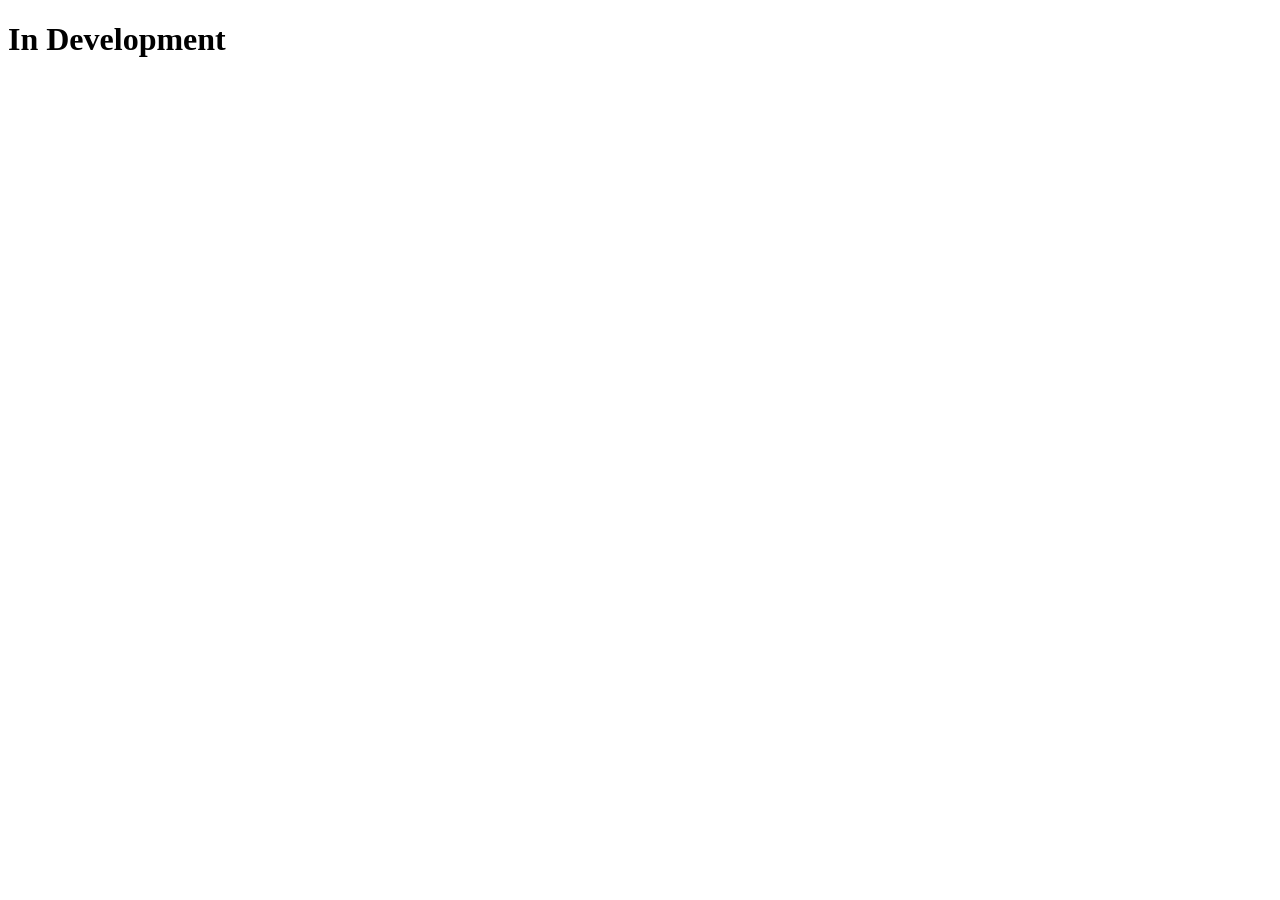
==== static/index.html @ 49717f6b "refactor(site): move under construction page to static" ====
<!doctype html>
<html lang="ru">
<head>
  <meta charset="utf-8">
  <meta name="viewport" content="width=device-width, initial-scale=1">
  <title>lopm.space</title>
</head>
<body>
  <h1>In Development</h1>
</body>
</html>
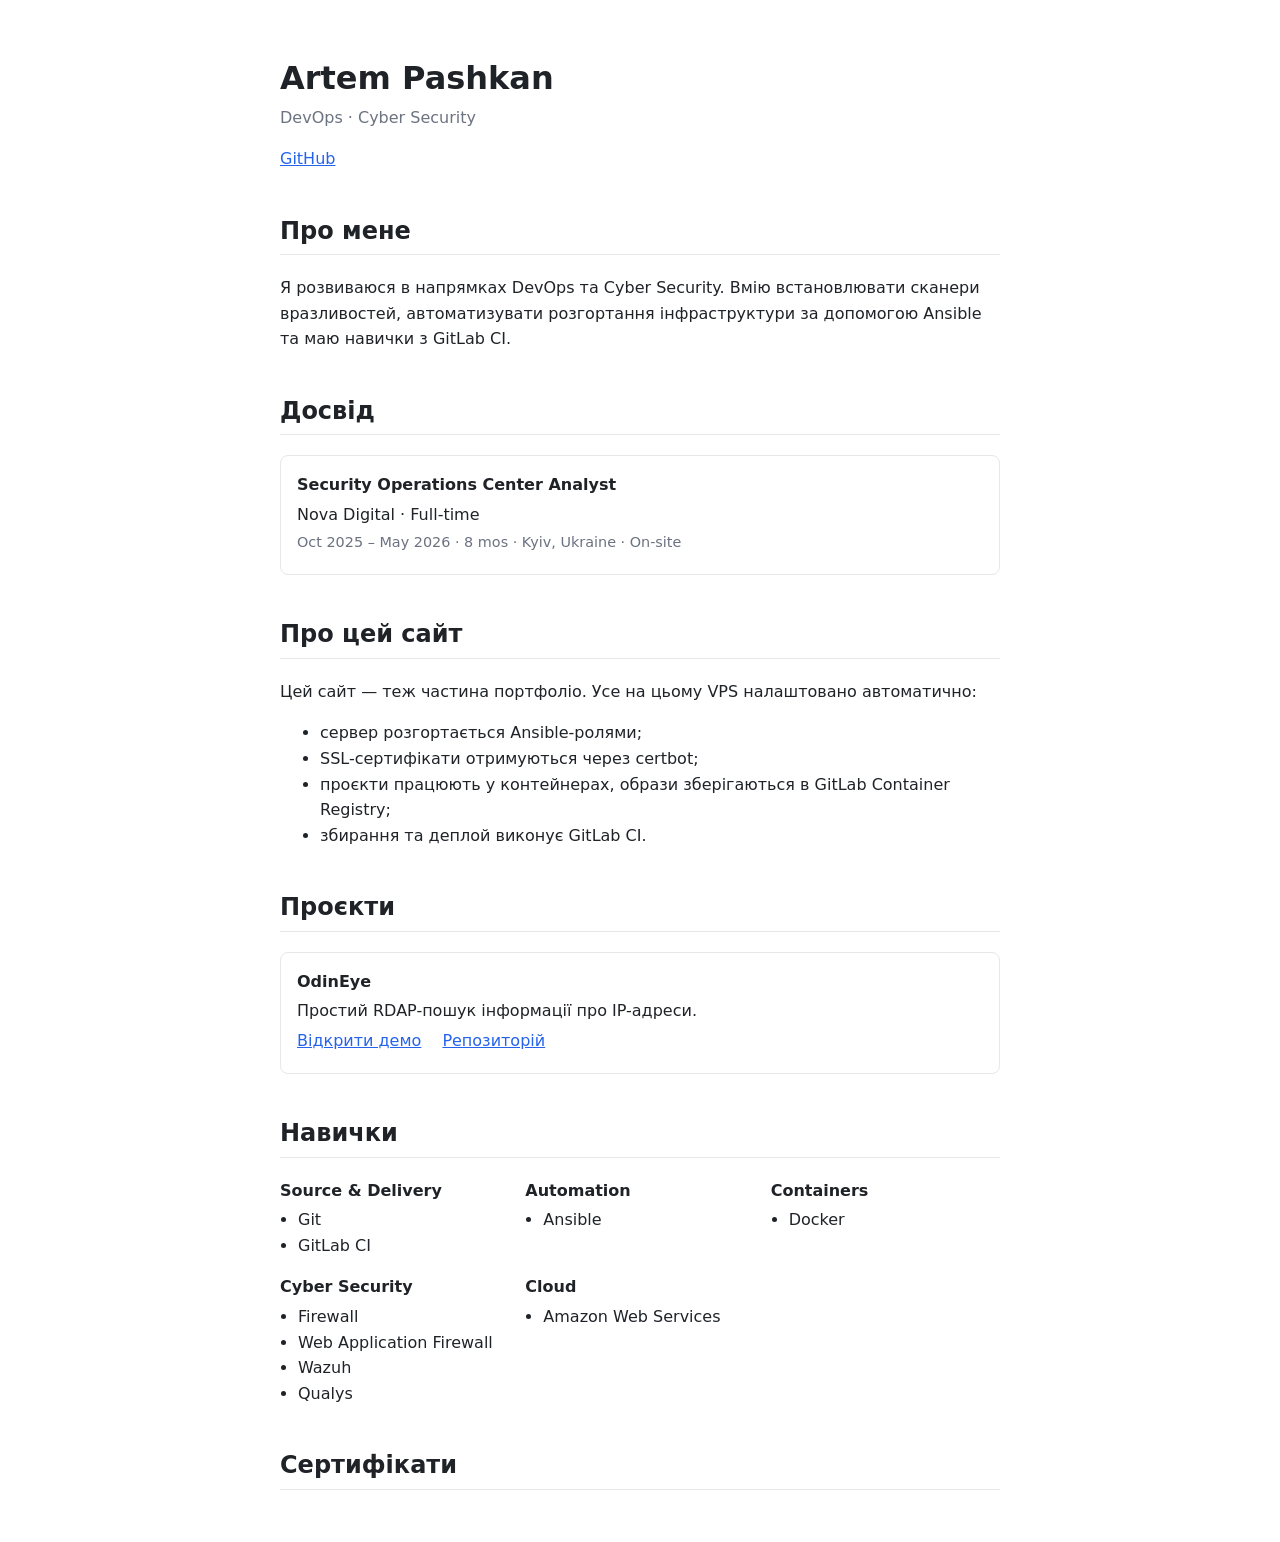
==== commit 48b7b04e: "feat(site): add static directory with new site" ====
--- a/static/index.html
+++ b/static/index.html
@@ -1,11 +1,109 @@
 <!doctype html>
-<html lang="ru">
+<html lang="uk">
+
 <head>
   <meta charset="utf-8">
   <meta name="viewport" content="width=device-width, initial-scale=1">
-  <title>lopm.space</title>
+  <title>Artem Pashkan — DevOps & Security</title>
+  <link rel="stylesheet" href="style.css">
 </head>
+
 <body>
-  <h1>In Development</h1>
+  <header>
+    <h1>Artem Pashkan</h1>
+    <p class="role">DevOps · Cyber Security</p>
+    <nav>
+      <a href="https://github.com/LOPMaD">GitHub</a>
+    </nav>
+  </header>
+
+  <main>
+    <section>
+      <h2>Про мене</h2>
+      <p>Я розвиваюся в напрямках DevOps та Cyber Security. Вмію встановлювати сканери вразливостей,
+        автоматизувати розгортання інфраструктури за допомогою Ansible та маю навички з GitLab CI.</p>
+    </section>
+
+    <section>
+      <h2>Досвід</h2>
+      <article class="card">
+        <h3>Security Operations Center Analyst</h3>
+        <p>Nova Digital · Full-time</p>
+        <p class="muted">Oct 2025 – May 2026 · 8 mos · Kyiv, Ukraine · On-site</p> 
+      </article>
+    </section>
+
+    <section>
+      <h2>Про цей сайт</h2>
+      <p>Цей сайт — теж частина портфоліо. Усе на цьому VPS налаштовано автоматично:</p>
+      <ul>
+        <li>сервер розгортається Ansible-ролями;</li>
+        <li>SSL-сертифікати отримуються через certbot;</li>
+        <li>проєкти працюють у контейнерах, образи зберігаються в GitLab Container Registry;</li>
+        <li>збирання та деплой виконує GitLab CI.</li>
+      </ul>
+    </section>
+
+    <section>
+      <h2>Проєкти</h2>
+      <article class="card">
+        <h3>OdinEye</h3>
+        <p>Простий RDAP-пошук інформації про IP-адреси.</p>
+        <p class="links">
+          <a href="https://todo.lopm.space">Відкрити демо</a>
+          <a href="https://github.com/LOPMaD/OdinEye">Репозиторій</a>
+        </p>
+      </article>
+    </section>
+
+    <section>
+      <h2>Навички</h2>
+      <div class="skills">
+        <div>
+          <h3>Source & Delivery</h3>
+          <ul>
+            <li>Git</li>
+            <li>GitLab CI</li>
+          </ul>
+        </div>
+        <div>
+          <h3>Automation</h3>
+          <ul>
+            <li>Ansible</li>
+          </ul>
+        </div>
+        <div>
+          <h3>Containers</h3>
+          <ul>
+            <li>Docker</li>
+          </ul>
+        </div>
+        <div>
+          <h3>Cyber Security</h3>
+          <ul>
+            <li>Firewall</li>
+            <li>Web Application Firewall</li>
+            <li>Wazuh</li>
+            <li>Qualys</li>
+          </ul>
+        </div>
+        <div>
+          <h3>Cloud</h3>
+          <ul>
+            <li>Amazon Web Services</li>
+          </ul>
+        </div>
+      </div>
+    </section>
+
+    <section>
+      <h2>Сертифікати</h2>
+      <div data-iframe-width="150" data-iframe-height="270"
+        data-share-badge-id="437588e7-4c17-485f-af00-338b1a942732"
+        data-share-badge-host="https://www.credly.com"></div>
+      <script async src="https://cdn.credly.com/assets/utilities/embed.js"></script>
+    </section>
+  </main>
 </body>
+
 </html>
--- a/static/style.css
+++ b/static/style.css
@@ -0,0 +1,51 @@
+:root {
+  --bg: #ffffff;
+  --text: #1f2328;
+  --muted: #6b7280;
+  --border: #e5e7eb;
+  --accent: #2563eb;
+}
+
+@media (prefers-color-scheme: dark) {
+  :root {
+    --bg: #111418;
+    --text: #e6e6e6;
+    --muted: #9aa1ab;
+    --border: #2a2f36;
+    --accent: #6ea8fe;
+  }
+}
+
+body {
+  max-width: 720px;
+  margin: 0 auto;
+  padding: 32px 16px;
+  background: var(--bg);
+  color: var(--text);
+  font-family: system-ui, sans-serif;
+  line-height: 1.6;
+}
+
+h1 { margin-bottom: 0; }
+h2 { margin-top: 40px; border-bottom: 1px solid var(--border); padding-bottom: 4px; }
+h3 { margin: 0 0 4px; font-size: 1rem; }
+
+.role { margin-top: 0; color: var(--muted); }
+.muted { color: var(--muted); font-size: 0.9rem; }
+
+a { color: var(--accent); }
+nav a, .links a { margin-right: 16px; }
+
+.card {
+  border: 1px solid var(--border);
+  border-radius: 8px;
+  padding: 16px;
+}
+.card p { margin: 4px 0; }
+
+.skills {
+  display: grid;
+  grid-template-columns: repeat(auto-fill, minmax(180px, 1fr));
+  gap: 16px;
+}
+.skills ul { margin: 0; padding-left: 18px; }
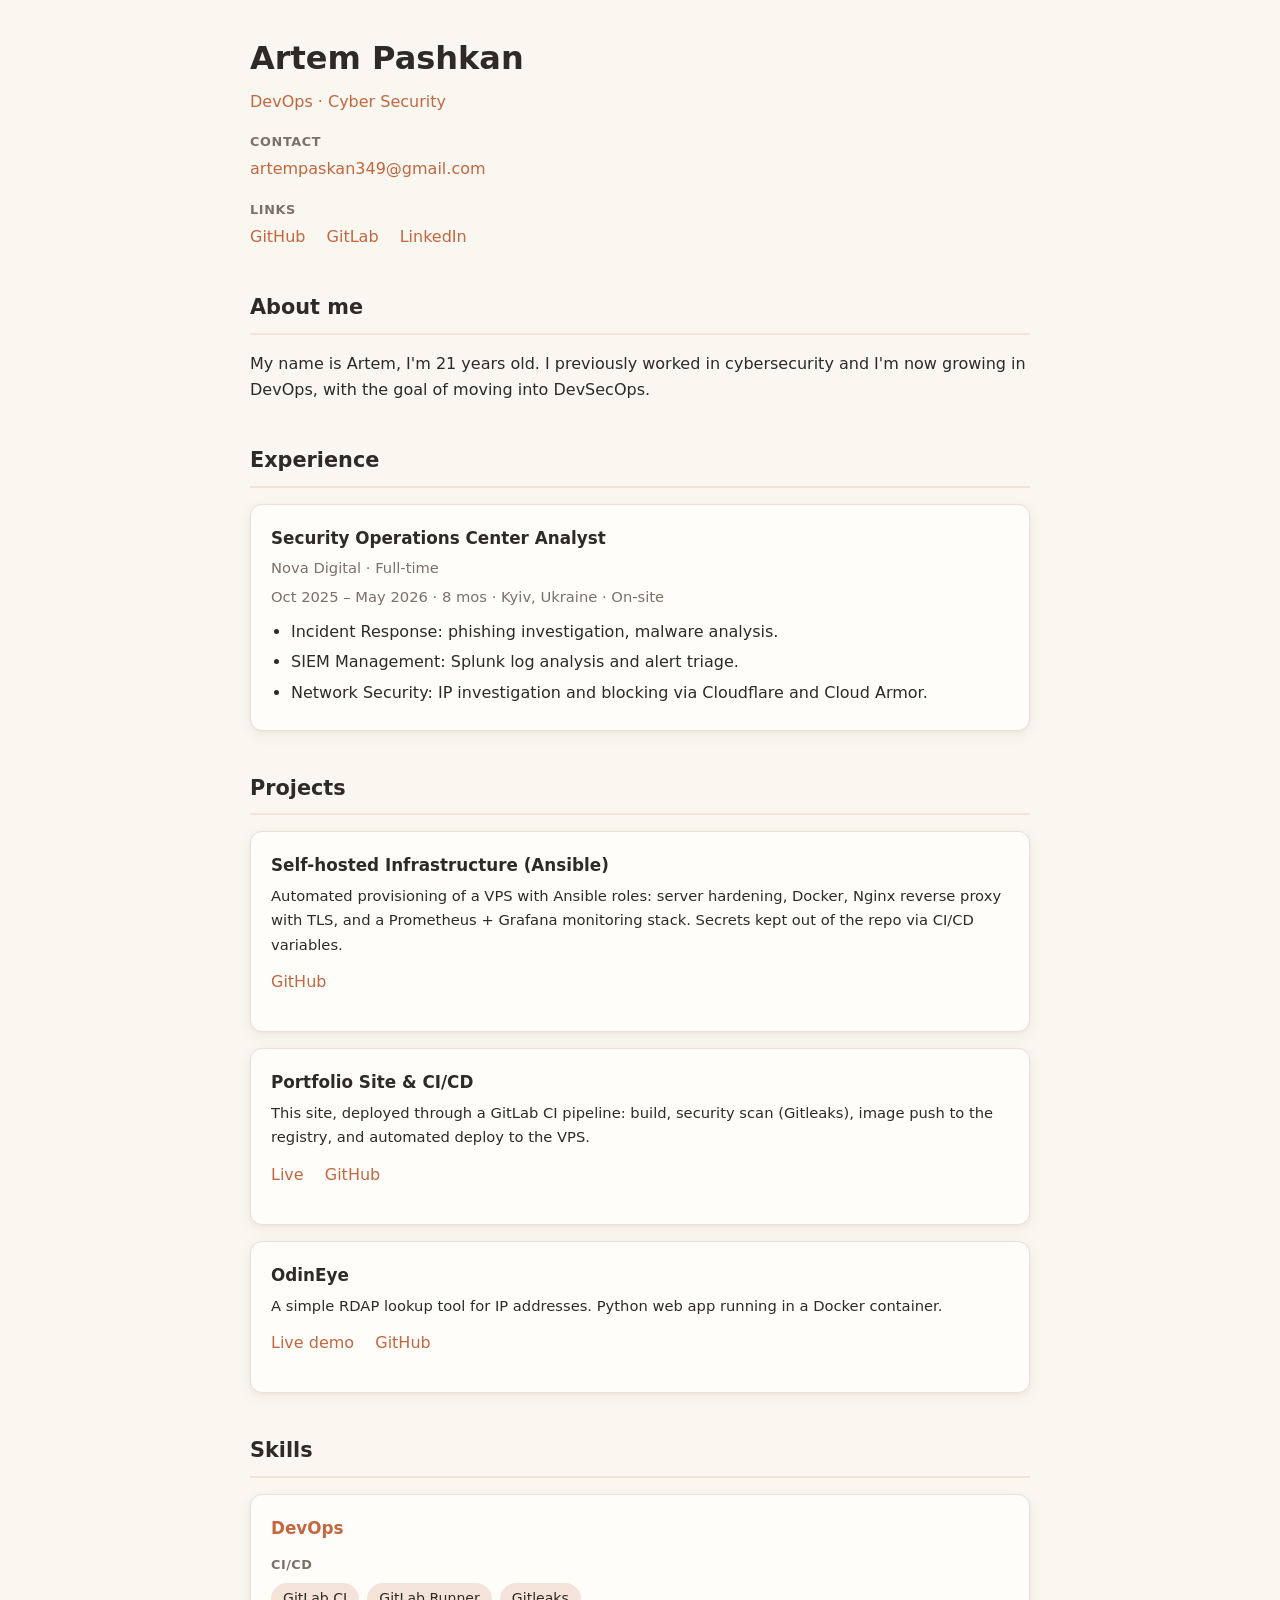
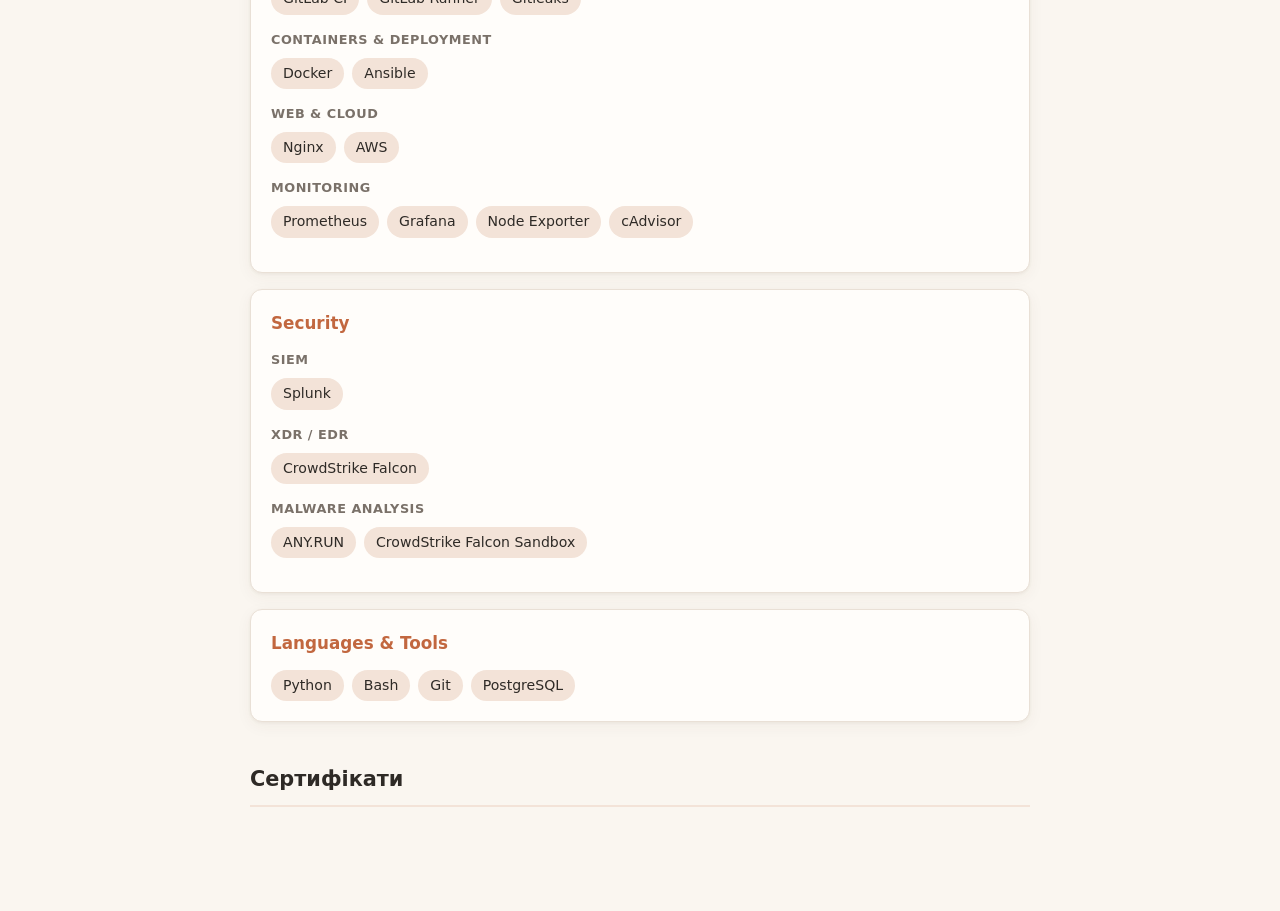
==== commit f0b57b34: "chore(site): update visual and content" ====
--- a/static/index.html
+++ b/static/index.html
@@ -13,86 +13,143 @@
     <h1>Artem Pashkan</h1>
     <p class="role">DevOps · Cyber Security</p>
     <nav>
+      <h3>Contact</h3>
+      <p><a href="mailto:artempaskan349@gmail.com">artempaskan349@gmail.com</a></p>
+      <h3>Links</h3>
       <a href="https://github.com/LOPMaD">GitHub</a>
+      <a href="https://gitlab.com/LOPMaD">GitLab</a>
+      <a href="https://www.linkedin.com/in/artem-pashkan-178746357/">LinkedIn</a>
     </nav>
   </header>
 
   <main>
+
     <section>
-      <h2>Про мене</h2>
-      <p>Я розвиваюся в напрямках DevOps та Cyber Security. Вмію встановлювати сканери вразливостей,
-        автоматизувати розгортання інфраструктури за допомогою Ansible та маю навички з GitLab CI.</p>
+      <h2>About me</h2>
+      <p>My name is Artem, I'm 21 years old. I previously worked in cybersecurity and I'm now growing in DevOps, with the goal of moving into DevSecOps.</p>
     </section>
 
     <section>
-      <h2>Досвід</h2>
-      <article class="card">
+      <h2>Experience</h2>
+    
+      <article class="job">
         <h3>Security Operations Center Analyst</h3>
-        <p>Nova Digital · Full-time</p>
-        <p class="muted">Oct 2025 – May 2026 · 8 mos · Kyiv, Ukraine · On-site</p> 
+        <p class="job-meta">Nova Digital · Full-time</p>
+        <p class="job-meta">Oct 2025 – May 2026 · 8 mos · Kyiv, Ukraine · On-site</p>
+        <ul>
+          <li>Incident Response: phishing investigation, malware analysis.</li>
+          <li>SIEM Management: Splunk log analysis and alert triage.</li>
+          <li>Network Security: IP investigation and blocking via Cloudflare and Cloud Armor.</li>
+        </ul>
       </article>
     </section>
 
     <section>
-      <h2>Про цей сайт</h2>
-      <p>Цей сайт — теж частина портфоліо. Усе на цьому VPS налаштовано автоматично:</p>
-      <ul>
-        <li>сервер розгортається Ansible-ролями;</li>
-        <li>SSL-сертифікати отримуються через certbot;</li>
-        <li>проєкти працюють у контейнерах, образи зберігаються в GitLab Container Registry;</li>
-        <li>збирання та деплой виконує GitLab CI.</li>
-      </ul>
-    </section>
+      <h2>Projects</h2>
 
-    <section>
-      <h2>Проєкти</h2>
-      <article class="card">
+      <article class="project">
+        <h3>Self-hosted Infrastructure (Ansible)</h3>
+        <p class="project-desc">Automated provisioning of a VPS with Ansible roles: server hardening, Docker, Nginx reverse proxy with TLS, and a Prometheus + Grafana monitoring stack. Secrets kept out of the repo via CI/CD variables.</p>
+        <p class="project-links">
+          <a href="https://github.com/LOPMaD/infra-lopm-portfolio">GitHub</a>
+        </p>
+      </article>
+
+      <article class="project">
+        <h3>Portfolio Site & CI/CD</h3>
+        <p class="project-desc">This site, deployed through a GitLab CI pipeline: build, security scan (Gitleaks), image push to the registry, and automated deploy to the VPS.</p>
+        <p class="project-links">
+          <a href="https://lopm.space">Live</a>
+          <a href="https://github.com/LOPMaD/lopm-portfolio">GitHub</a>
+        </p>
+      </article>
+
+      <article class="project">
         <h3>OdinEye</h3>
-        <p>Простий RDAP-пошук інформації про IP-адреси.</p>
-        <p class="links">
-          <a href="https://todo.lopm.space">Відкрити демо</a>
-          <a href="https://github.com/LOPMaD/OdinEye">Репозиторій</a>
+        <p class="project-desc">A simple RDAP lookup tool for IP addresses. Python web app running in a Docker container.</p>
+        <p class="project-links">
+          <a href="https://containers.lopm.space">Live demo</a>
+          <a href="https://github.com/LOPMaD/OdinEye">GitHub</a>
         </p>
       </article>
     </section>
 
     <section>
-      <h2>Навички</h2>
-      <div class="skills">
-        <div>
-          <h3>Source & Delivery</h3>
+      <h2>Skills</h2>
+    
+      <div class="skills-domain">
+        <h3>DevOps</h3>
+    
+        <div class="skills-group">
+          <h4>CI/CD</h4>
           <ul>
-            <li>Git</li>
             <li>GitLab CI</li>
+            <li>GitLab Runner</li>
+            <li>Gitleaks</li>
           </ul>
         </div>
-        <div>
-          <h3>Automation</h3>
+    
+        <div class="skills-group">
+          <h4>Containers & Deployment</h4>
           <ul>
+            <li>Docker</li>
             <li>Ansible</li>
           </ul>
         </div>
-        <div>
-          <h3>Containers</h3>
+    
+        <div class="skills-group">
+          <h4>Web & Cloud</h4>
           <ul>
-            <li>Docker</li>
+            <li>Nginx</li>
+            <li>AWS</li>
           </ul>
         </div>
-        <div>
-          <h3>Cyber Security</h3>
+    
+        <div class="skills-group">
+          <h4>Monitoring</h4>
           <ul>
-            <li>Firewall</li>
-            <li>Web Application Firewall</li>
-            <li>Wazuh</li>
-            <li>Qualys</li>
+            <li>Prometheus</li>
+            <li>Grafana</li>
+            <li>Node Exporter</li>
+            <li>cAdvisor</li>
           </ul>
         </div>
-        <div>
-          <h3>Cloud</h3>
+      </div>
+    
+      <div class="skills-domain">
+        <h3>Security</h3>
+    
+        <div class="skills-group">
+          <h4>SIEM</h4>
           <ul>
-            <li>Amazon Web Services</li>
+            <li>Splunk</li>
           </ul>
         </div>
+    
+        <div class="skills-group">
+          <h4>XDR / EDR</h4>
+          <ul>
+            <li>CrowdStrike Falcon</li>
+          </ul>
+        </div>
+    
+        <div class="skills-group">
+          <h4>Malware Analysis</h4>
+          <ul>
+            <li>ANY.RUN</li>
+            <li>CrowdStrike Falcon Sandbox</li>
+          </ul>
+        </div>
+      </div>
+    
+      <div class="skills-domain">
+        <h3>Languages & Tools</h3>
+        <ul>
+          <li>Python</li>
+          <li>Bash</li>
+          <li>Git</li>
+          <li>PostgreSQL</li>
+        </ul>
       </div>
     </section>
 
--- a/static/style.css
+++ b/static/style.css
@@ -1,51 +1,115 @@
 :root {
-  --bg: #ffffff;
-  --text: #1f2328;
-  --muted: #6b7280;
-  --border: #e5e7eb;
-  --accent: #2563eb;
+  --bg: #faf6f0;
+  --surface: #fffdfa;
+  --text: #2e2a26;
+  --muted: #7a7169;
+  --border: #e9e0d6;
+  --accent: #c2673f;
+  --accent-soft: #f3e3d8;
+  --radius: 12px;
+  --shadow: 0 1px 3px rgba(80, 60, 40, 0.06), 0 4px 16px rgba(80, 60, 40, 0.05);
+}
+
+* { box-sizing: border-box; }
+
+body {
+  margin: 0;
+  background: var(--bg);
+  color: var(--text);
+  font-family: system-ui, -apple-system, "Segoe UI", sans-serif;
+  line-height: 1.65;
+  max-width: 820px;
+  margin: 0 auto;
+  padding: 32px 20px 64px;
+}
+
+/* Header */
+header { margin-bottom: 40px; }
+h1 { margin: 0; font-size: 2rem; }
+.role { margin: 4px 0 16px; color: var(--accent); font-weight: 500; }
+
+nav h3 {
+  margin: 16px 0 4px;
+  font-size: 0.8rem;
+  text-transform: uppercase;
+  letter-spacing: 0.05em;
+  color: var(--muted);
+}
+nav p { margin: 0; }
+nav a { margin-right: 16px; }
+
+/* Links */
+a { color: var(--accent); text-decoration: none; }
+a:hover { text-decoration: underline; }
+
+/* Sections */
+section { margin-bottom: 40px; }
+h2 {
+  font-size: 1.3rem;
+  margin: 0 0 16px;
+  padding-bottom: 8px;
+  border-bottom: 2px solid var(--accent-soft);
+}
+h3 { font-size: 1.05rem; margin: 0 0 4px; }
+
+/* Cards */
+.job, .project {
+  background: var(--surface);
+  border: 1px solid var(--border);
+  border-radius: var(--radius);
+  padding: 20px;
+  margin-bottom: 16px;
+  box-shadow: var(--shadow);
+}
+.job-meta, .project-desc { margin: 4px 0; color: var(--muted); font-size: 0.92rem; }
+.project-desc { color: var(--text); }
+.job ul { margin: 10px 0 0; padding-left: 20px; }
+.job li { margin: 4px 0; }
+.project-links { margin-top: 12px; }
+.project-links a { margin-right: 16px; font-weight: 500; }
+
+/* Skills */
+.skills-domain {
+  background: var(--surface);
+  border: 1px solid var(--border);
+  border-radius: var(--radius);
+  padding: 20px;
+  margin-bottom: 16px;
+  box-shadow: var(--shadow);
+}
+.skills-domain > h3 { color: var(--accent); margin-bottom: 12px; }
+.skills-group { margin-bottom: 14px; }
+.skills-group h4 {
+  margin: 0 0 8px;
+  font-size: 0.8rem;
+  text-transform: uppercase;
+  letter-spacing: 0.04em;
+  color: var(--muted);
+}
+.skills-group ul, .skills-domain > ul {
+  list-style: none;
+  margin: 0;
+  padding: 0;
+  display: flex;
+  flex-wrap: wrap;
+  gap: 8px;
+}
+.skills-group li, .skills-domain > ul li {
+  background: var(--accent-soft);
+  color: var(--text);
+  padding: 4px 12px;
+  border-radius: 999px;
+  font-size: 0.88rem;
 }
 
 @media (prefers-color-scheme: dark) {
   :root {
-    --bg: #111418;
-    --text: #e6e6e6;
-    --muted: #9aa1ab;
-    --border: #2a2f36;
-    --accent: #6ea8fe;
+    --bg: #211d1a;
+    --surface: #2a2522;
+    --text: #ece5dd;
+    --muted: #a99f95;
+    --border: #3a332e;
+    --accent: #e08c5f;
+    --accent-soft: #3a2e26;
   }
-}
-
-body {
-  max-width: 720px;
-  margin: 0 auto;
-  padding: 32px 16px;
-  background: var(--bg);
-  color: var(--text);
-  font-family: system-ui, sans-serif;
-  line-height: 1.6;
-}
-
-h1 { margin-bottom: 0; }
-h2 { margin-top: 40px; border-bottom: 1px solid var(--border); padding-bottom: 4px; }
-h3 { margin: 0 0 4px; font-size: 1rem; }
-
-.role { margin-top: 0; color: var(--muted); }
-.muted { color: var(--muted); font-size: 0.9rem; }
-
-a { color: var(--accent); }
-nav a, .links a { margin-right: 16px; }
-
-.card {
-  border: 1px solid var(--border);
-  border-radius: 8px;
-  padding: 16px;
-}
-.card p { margin: 4px 0; }
-
-.skills {
-  display: grid;
-  grid-template-columns: repeat(auto-fill, minmax(180px, 1fr));
-  gap: 16px;
-}
-.skills ul { margin: 0; padding-left: 18px; }+}
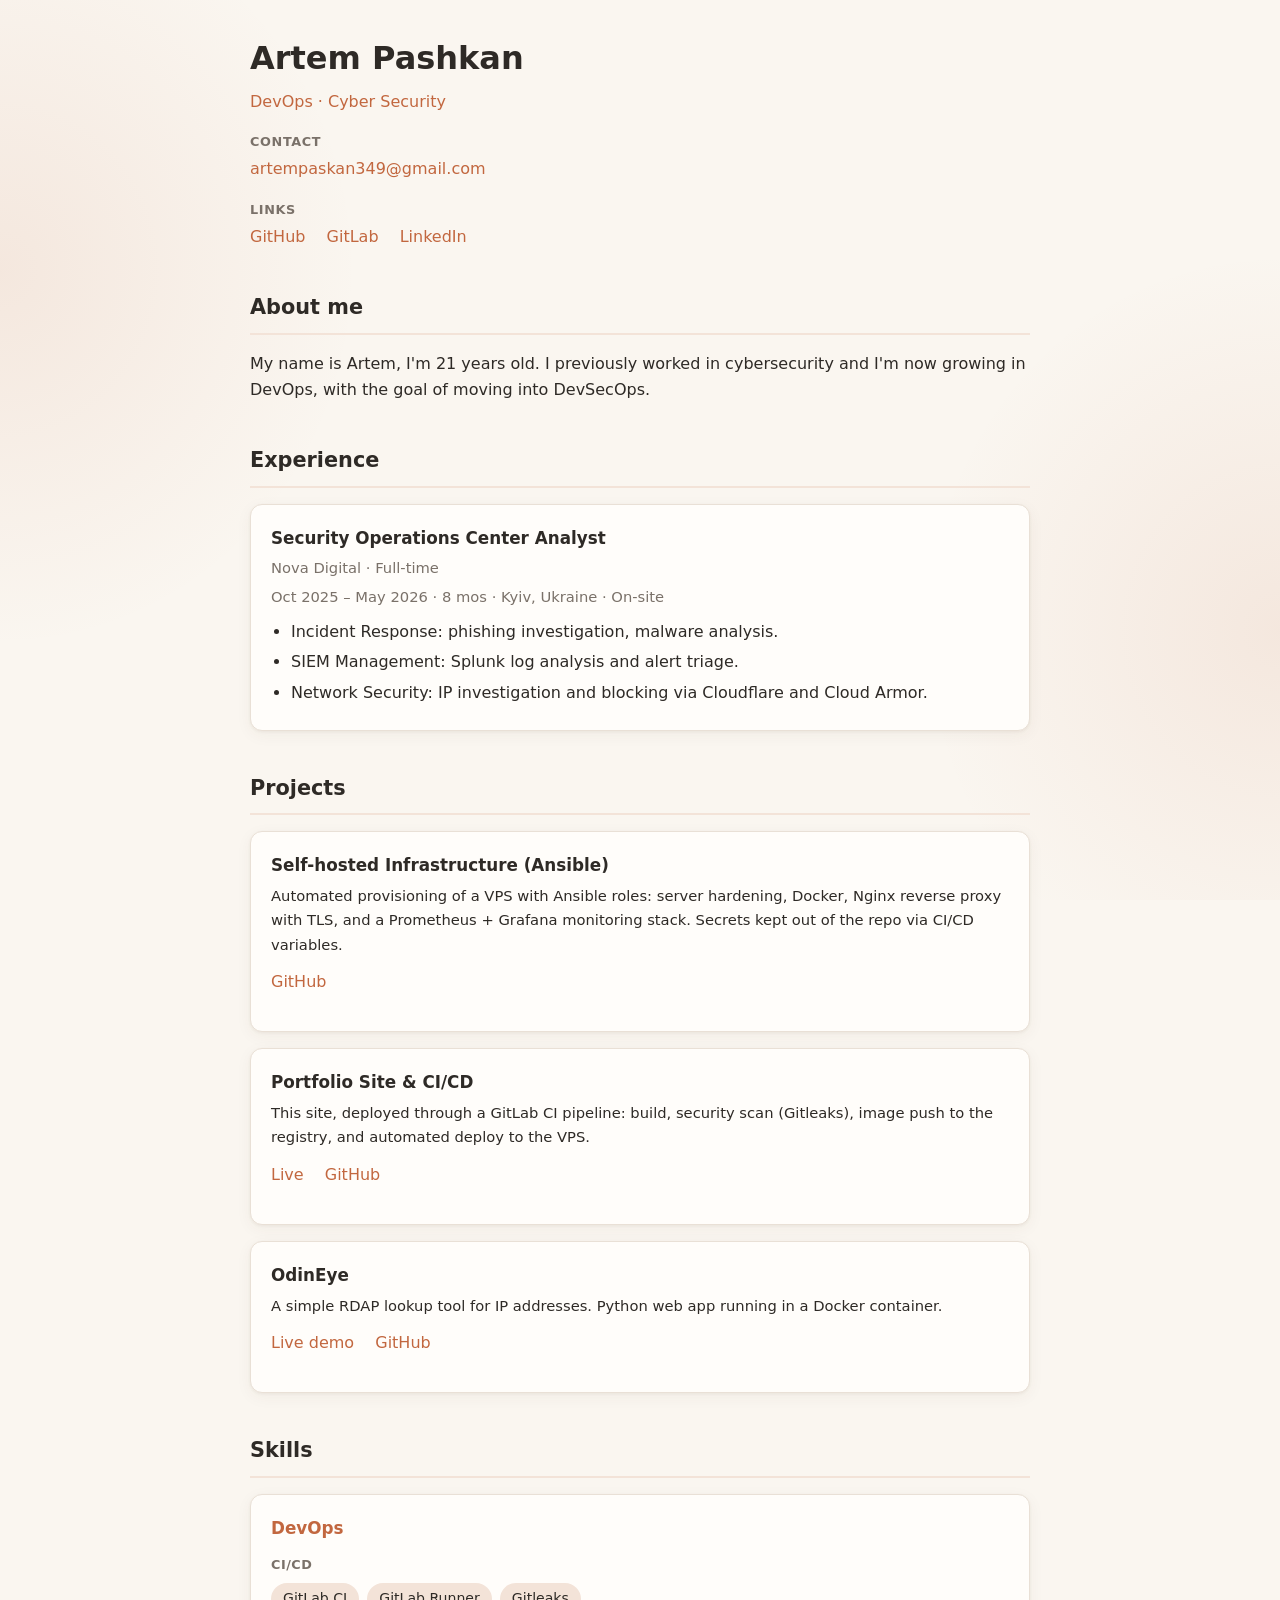
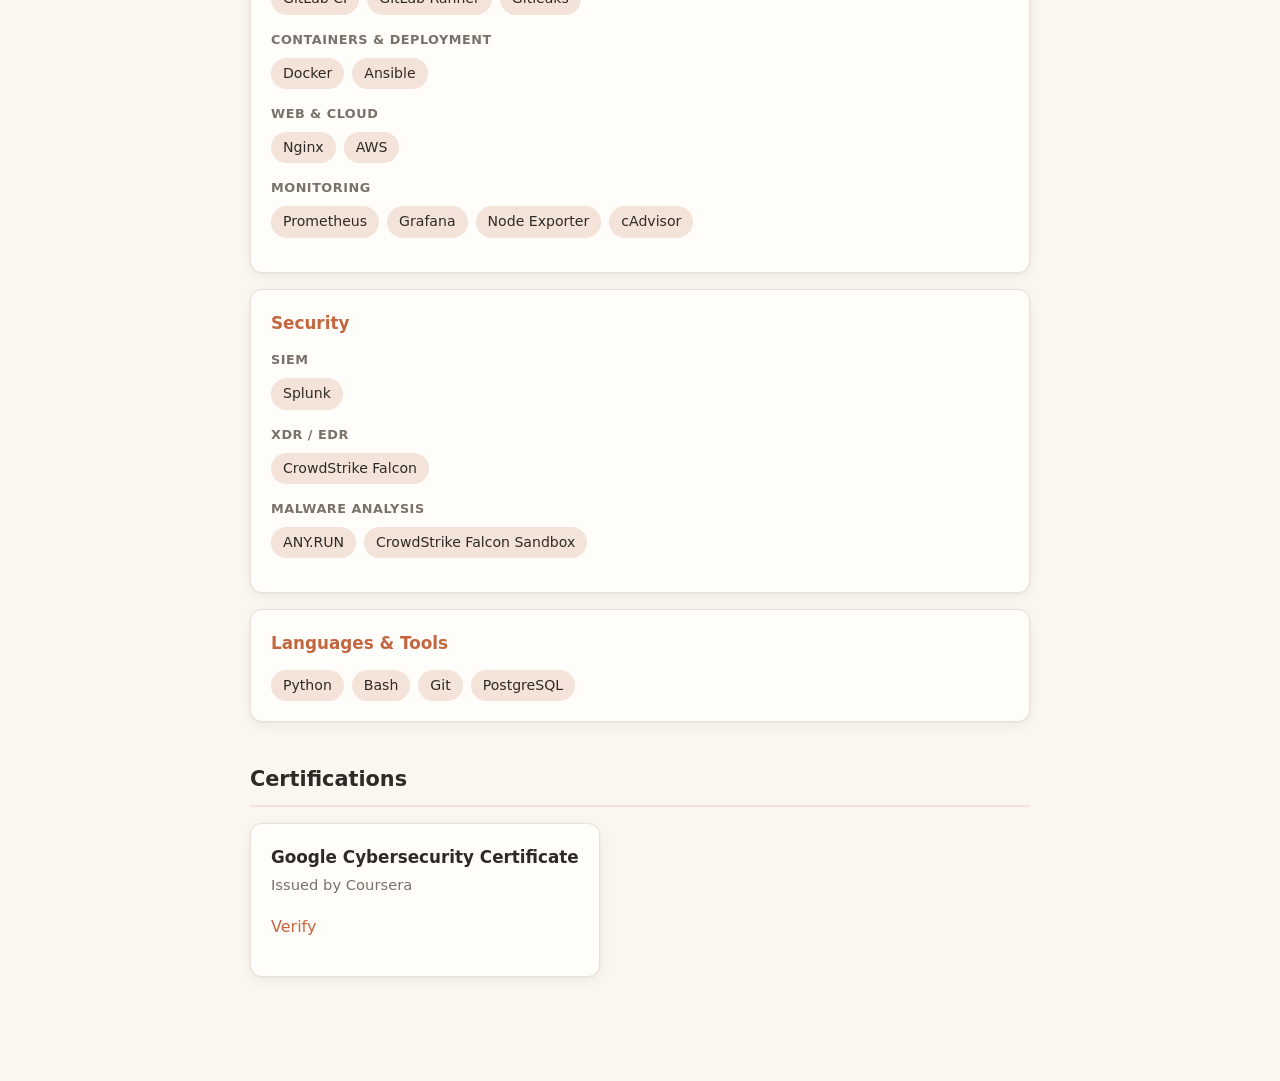
==== commit 46a0915d: "chore(site): update certificate visual and site" ====
--- a/static/index.html
+++ b/static/index.html
@@ -154,11 +154,12 @@
     </section>
 
     <section>
-      <h2>Сертифікати</h2>
-      <div data-iframe-width="150" data-iframe-height="270"
-        data-share-badge-id="437588e7-4c17-485f-af00-338b1a942732"
-        data-share-badge-host="https://www.credly.com"></div>
-      <script async src="https://cdn.credly.com/assets/utilities/embed.js"></script>
+      <h2>Certifications</h2>
+      <div class="cert">
+        <h3>Google Cybersecurity Certificate</h3>
+        <p class="cert-issuer">Issued by Coursera</p>
+        <p><a href="https://www.credly.com/badges/437588e7-4c17-485f-af00-338b1a942732">Verify</a></p>
+      </div>
     </section>
   </main>
 </body>
--- a/static/style.css
+++ b/static/style.css
@@ -6,20 +6,29 @@
   --border: #e9e0d6;
   --accent: #c2673f;
   --accent-soft: #f3e3d8;
+  --glow: rgba(194, 103, 63, 0.10);
   --radius: 12px;
   --shadow: 0 1px 3px rgba(80, 60, 40, 0.06), 0 4px 16px rgba(80, 60, 40, 0.05);
 }
 
 * { box-sizing: border-box; }
 
+html {
+  background: var(--bg);
+  /* soft warm glow on the sides */
+  background-image:
+    radial-gradient(40vw 60vh at 0% 30%, var(--glow), transparent 70%),
+    radial-gradient(40vw 60vh at 100% 70%, var(--glow), transparent 70%);
+  background-attachment: fixed;
+}
+
 body {
-  margin: 0;
-  background: var(--bg);
+  margin: 0 auto;
+  background: transparent;
   color: var(--text);
   font-family: system-ui, -apple-system, "Segoe UI", sans-serif;
   line-height: 1.65;
   max-width: 820px;
-  margin: 0 auto;
   padding: 32px 20px 64px;
 }
 
@@ -111,5 +120,19 @@
     --border: #3a332e;
     --accent: #e08c5f;
     --accent-soft: #3a2e26;
+    --glow: rgba(224, 140, 95, 0.10);
   }
-}+}
+
+/* Certificate card */
+.cert {
+  background: var(--surface);
+  border: 1px solid var(--border);
+  border-radius: var(--radius);
+  padding: 20px;
+  box-shadow: var(--shadow);
+  display: inline-block;
+}
+.cert h3 { margin: 0 0 2px; }
+.cert .cert-issuer { margin: 0; color: var(--muted); font-size: 0.92rem; }
+.cert a { font-weight: 500; }
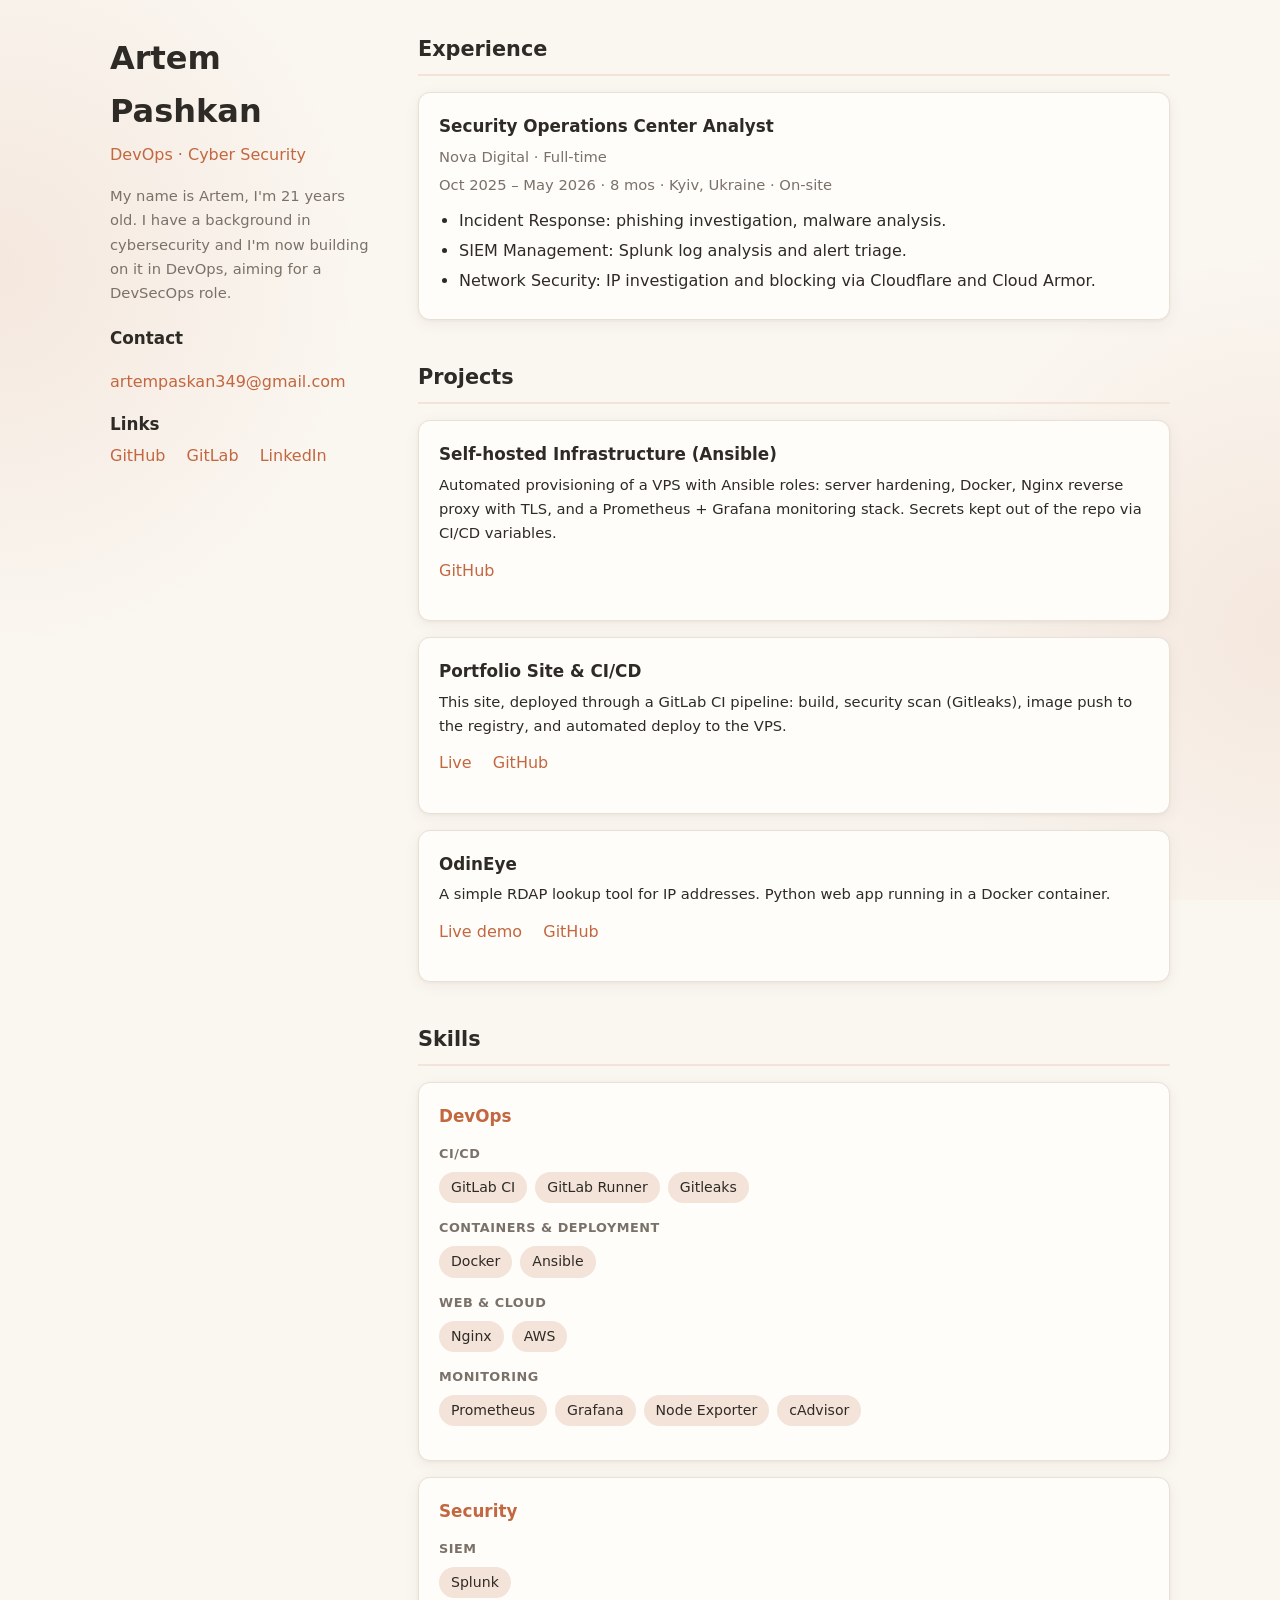
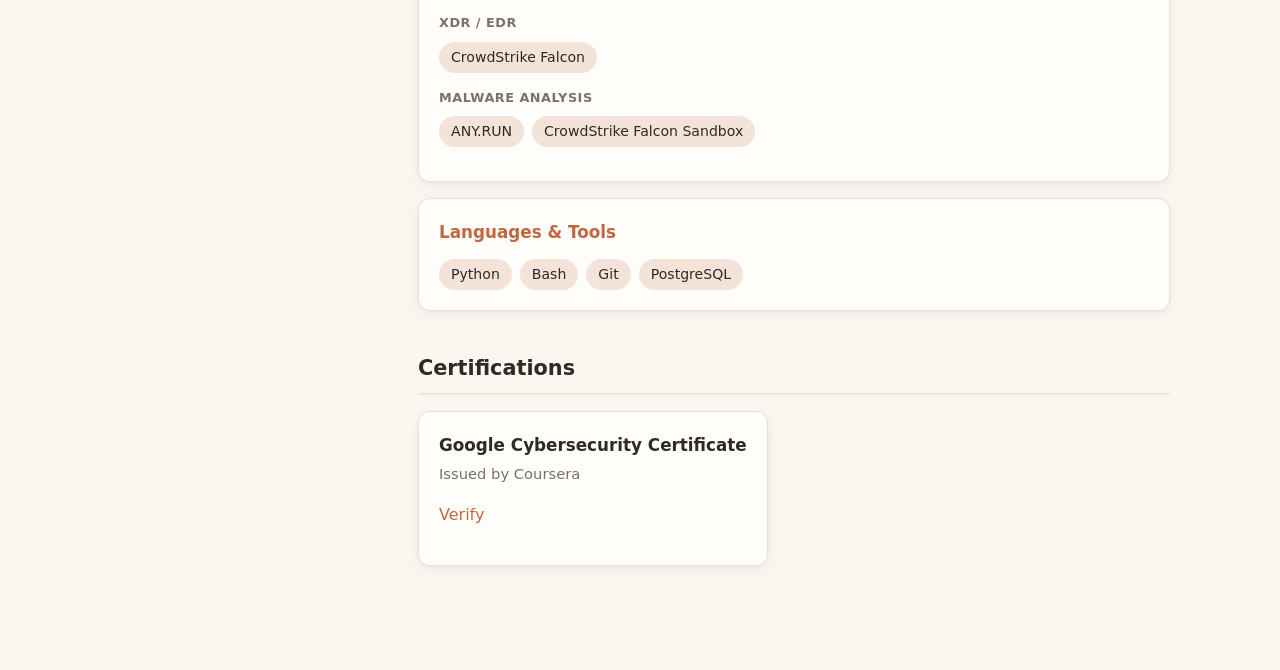
==== commit b173c1dd: "chore(site): section about move to header" ====
--- a/static/index.html
+++ b/static/index.html
@@ -12,10 +12,14 @@
   <header>
     <h1>Artem Pashkan</h1>
     <p class="role">DevOps · Cyber Security</p>
+
+    <p class="about">My name is Artem, I'm 21 years old. I have a background in cybersecurity and I'm now building on it in DevOps, aiming for a DevSecOps role.</p>
+
+    <h3>Contact</h3>
+    <p><a href="mailto:artempaskan349@gmail.com">artempaskan349@gmail.com</a></p>
+
+    <h3>Links</h3>
     <nav>
-      <h3>Contact</h3>
-      <p><a href="mailto:artempaskan349@gmail.com">artempaskan349@gmail.com</a></p>
-      <h3>Links</h3>
       <a href="https://github.com/LOPMaD">GitHub</a>
       <a href="https://gitlab.com/LOPMaD">GitLab</a>
       <a href="https://www.linkedin.com/in/artem-pashkan-178746357/">LinkedIn</a>
@@ -23,11 +27,6 @@
   </header>
 
   <main>
-
-    <section>
-      <h2>About me</h2>
-      <p>My name is Artem, I'm 21 years old. I previously worked in cybersecurity and I'm now growing in DevOps, with the goal of moving into DevSecOps.</p>
-    </section>
 
     <section>
       <h2>Experience</h2>
--- a/static/style.css
+++ b/static/style.css
@@ -28,14 +28,29 @@
   color: var(--text);
   font-family: system-ui, -apple-system, "Segoe UI", sans-serif;
   line-height: 1.65;
-  max-width: 820px;
+  max-width: 1100px;
   padding: 32px 20px 64px;
+}
+
+/* Two-column layout on wide screens */
+@media (min-width: 860px) {
+  body {
+    display: grid;
+    grid-template-columns: 260px 1fr;
+    gap: 48px;
+    align-items: start;
+  }
+  header {
+    position: sticky;
+    top: 32px;
+  }
 }
 
 /* Header */
 header { margin-bottom: 40px; }
 h1 { margin: 0; font-size: 2rem; }
 .role { margin: 4px 0 16px; color: var(--accent); font-weight: 500; }
+.about { font-size: 0.92rem; color: var(--muted); margin: 0 0 20px; }
 
 nav h3 {
   margin: 16px 0 4px;
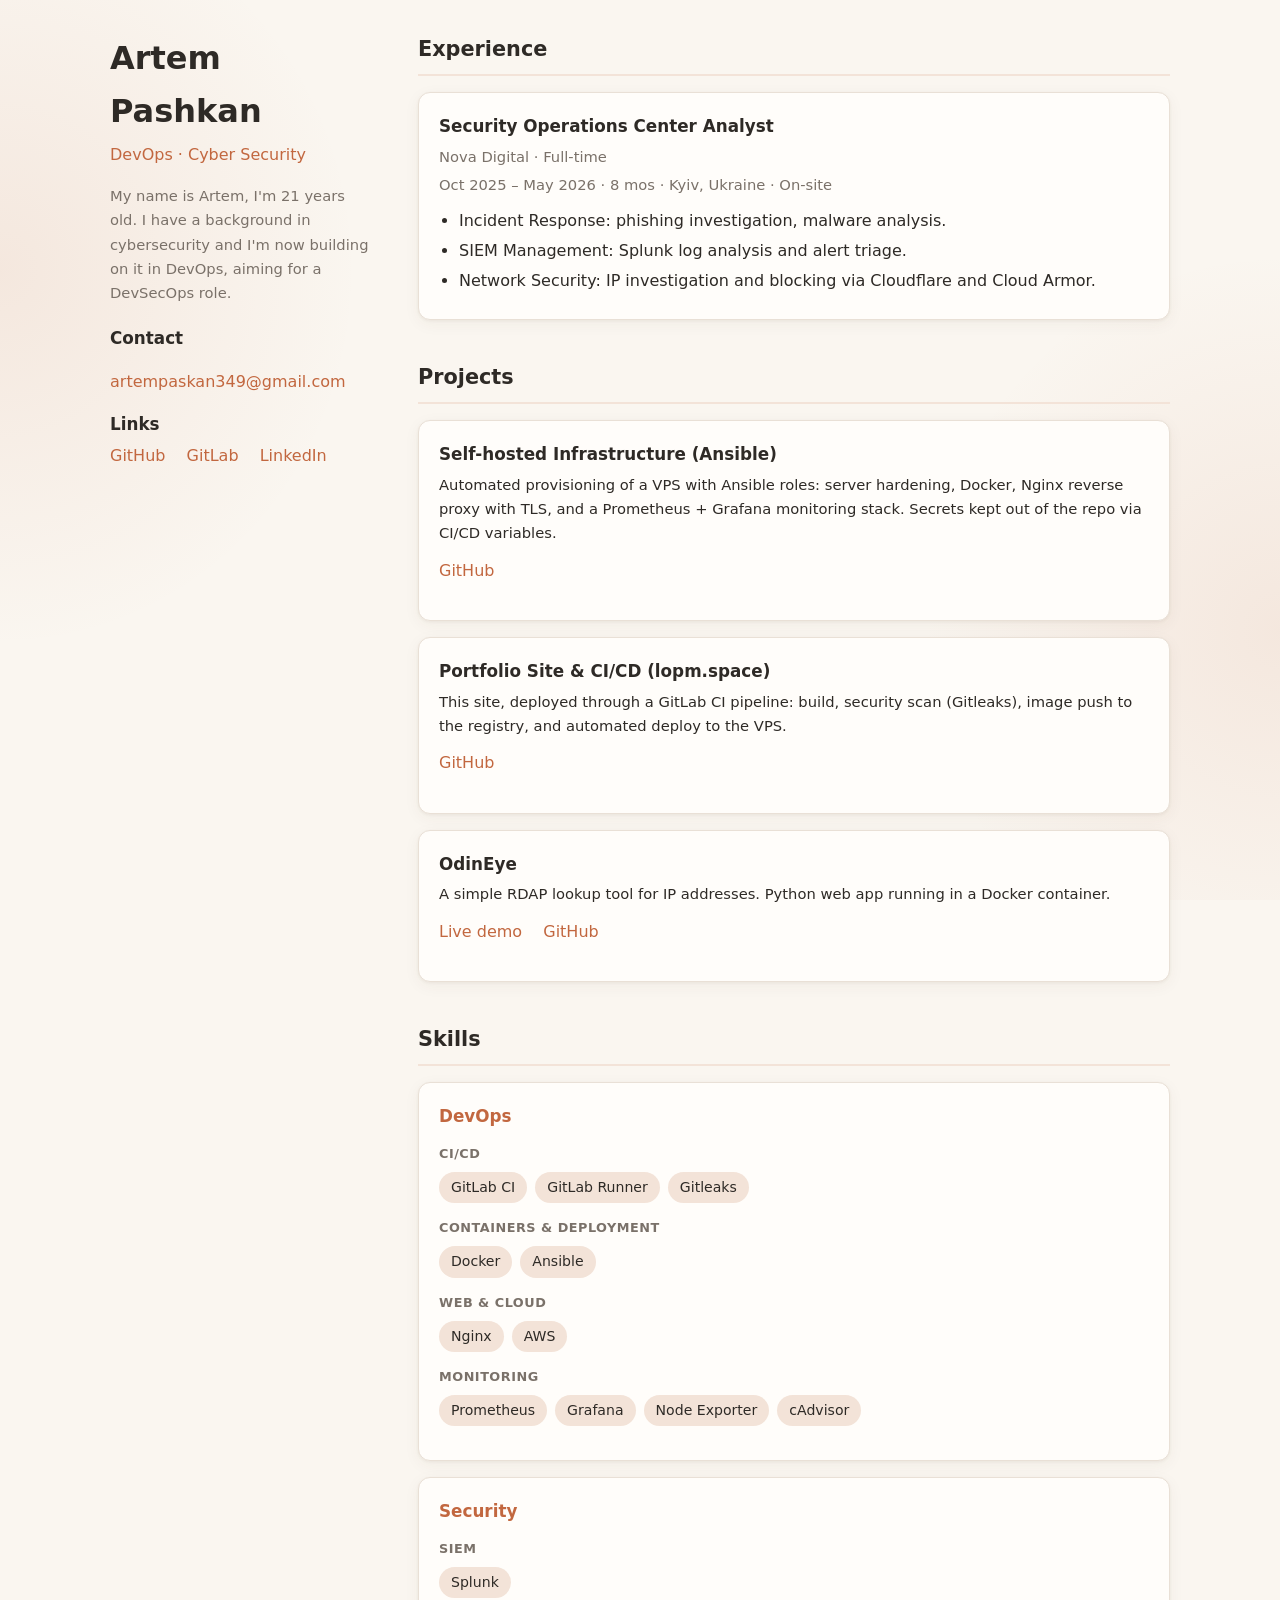
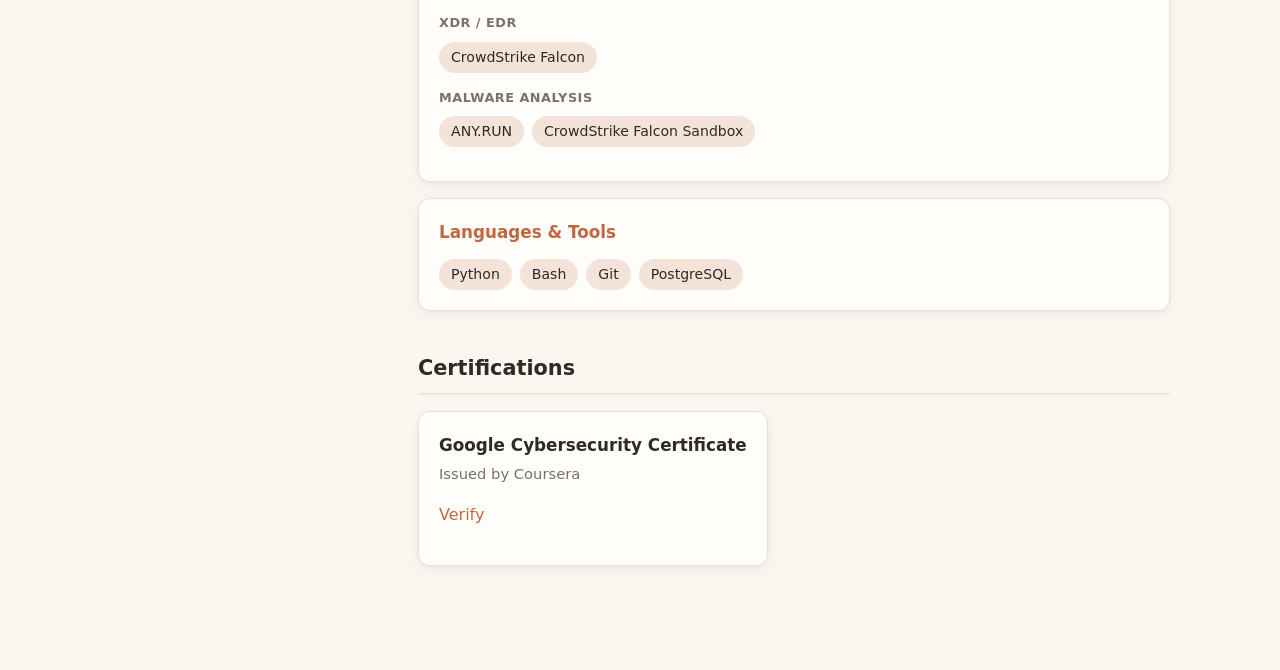
==== commit 3a1f6f3a: "chore(site): change describe in html" ====
--- a/static/index.html
+++ b/static/index.html
@@ -55,10 +55,9 @@
       </article>
 
       <article class="project">
-        <h3>Portfolio Site & CI/CD</h3>
+        <h3>Portfolio Site & CI/CD (lopm.space)</h3>
         <p class="project-desc">This site, deployed through a GitLab CI pipeline: build, security scan (Gitleaks), image push to the registry, and automated deploy to the VPS.</p>
         <p class="project-links">
-          <a href="https://lopm.space">Live</a>
           <a href="https://github.com/LOPMaD/lopm-portfolio">GitHub</a>
         </p>
       </article>
